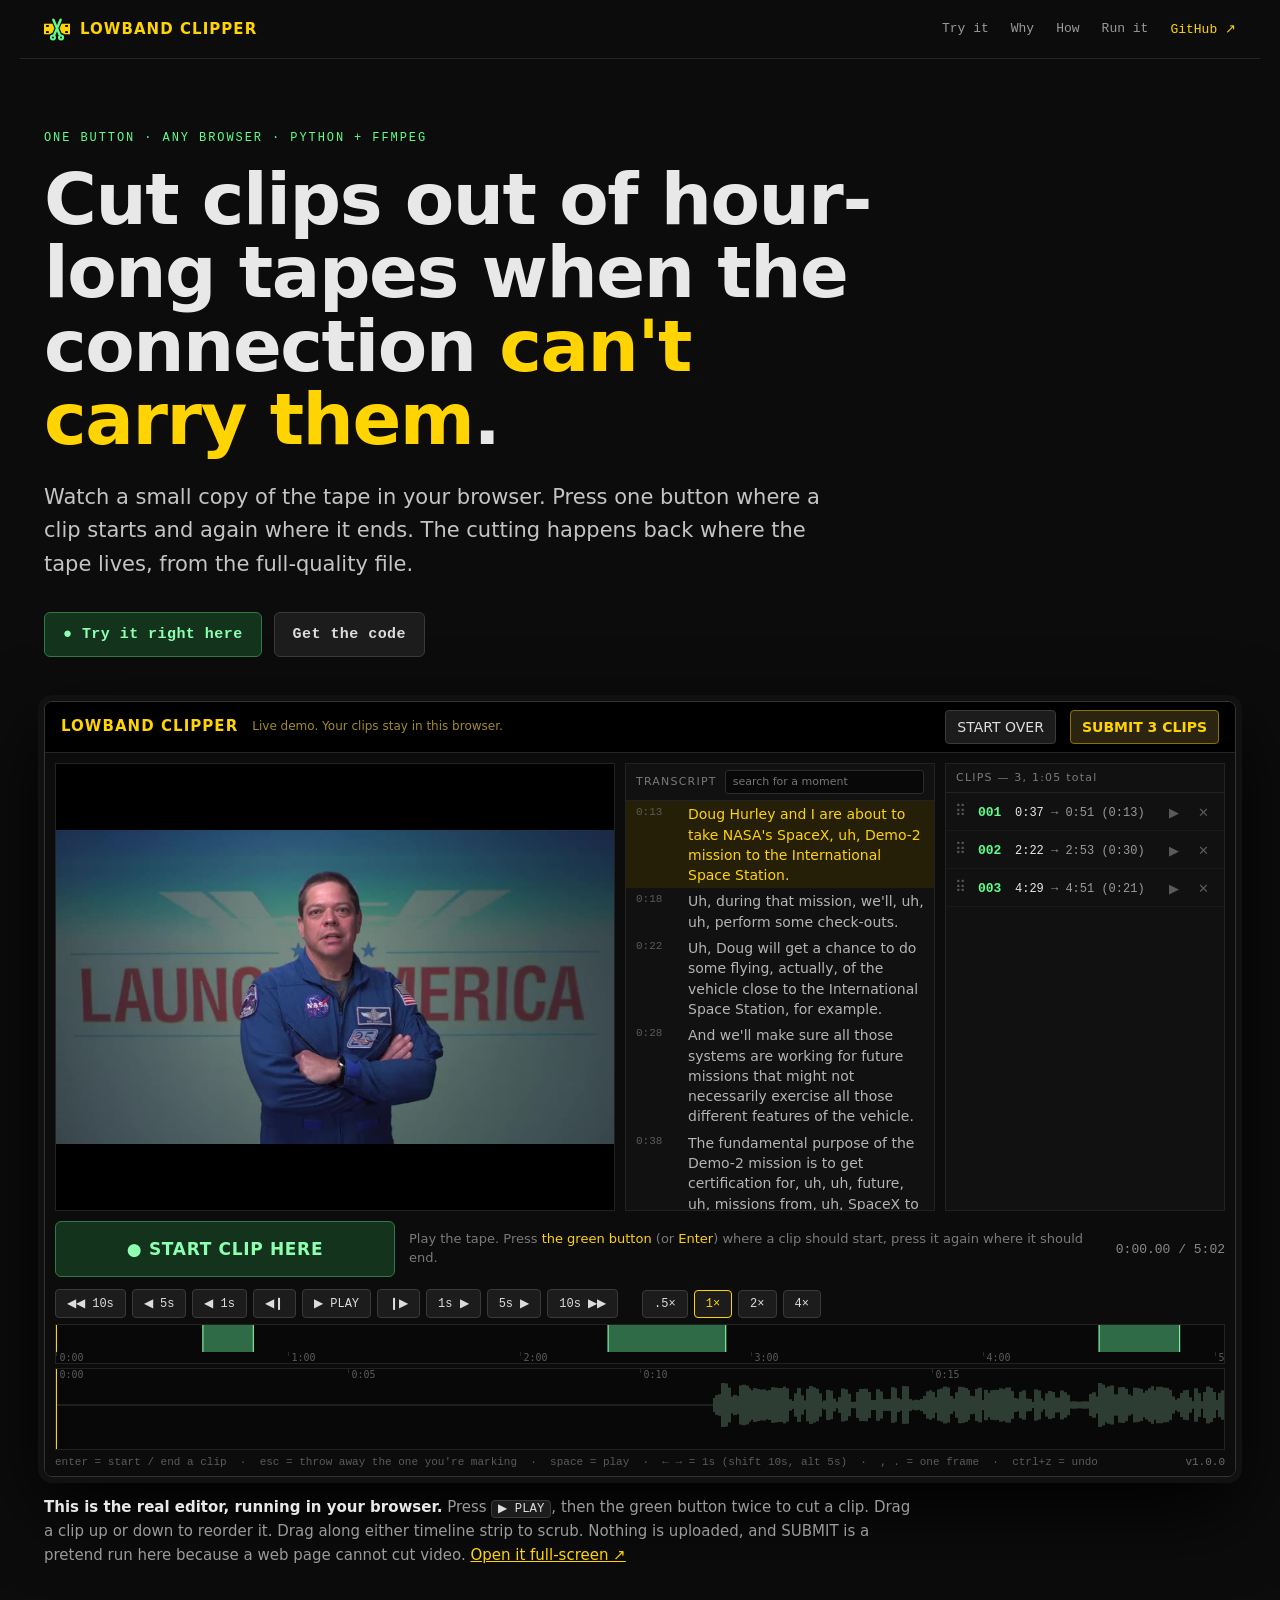
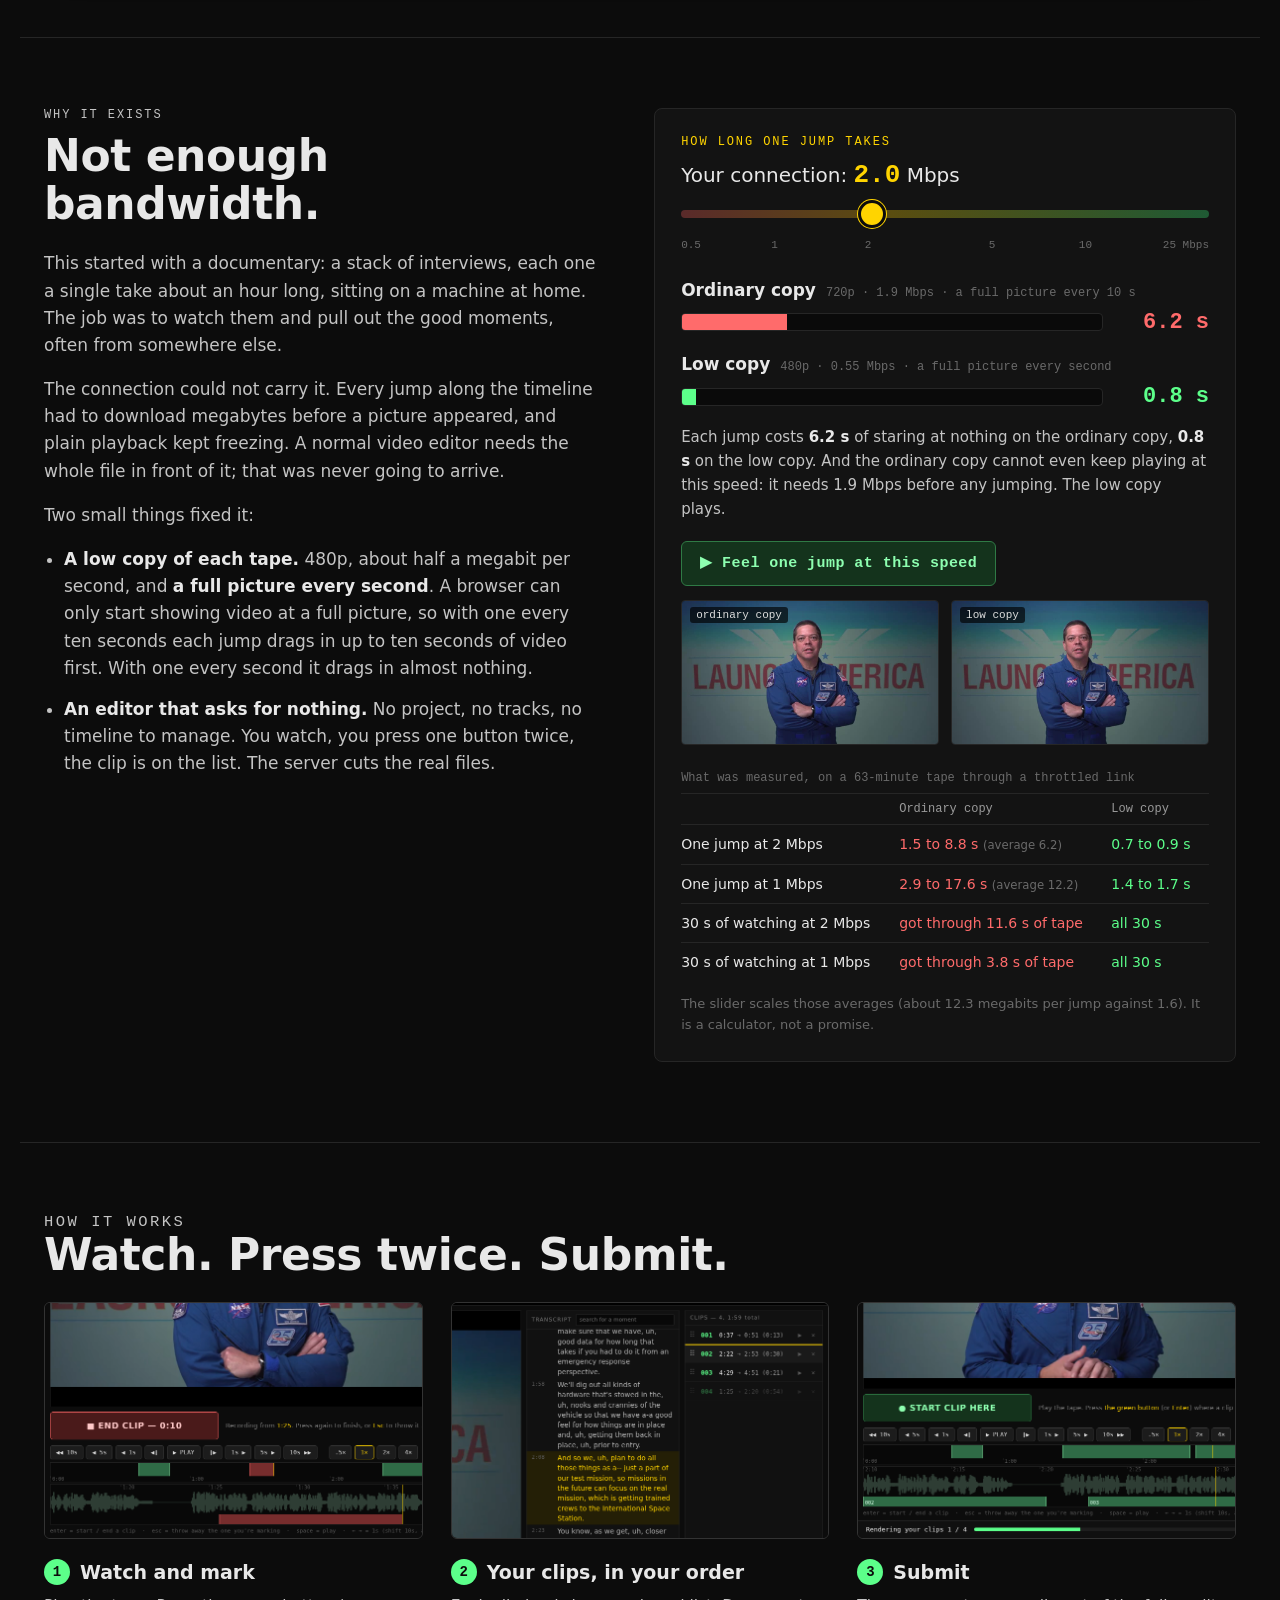
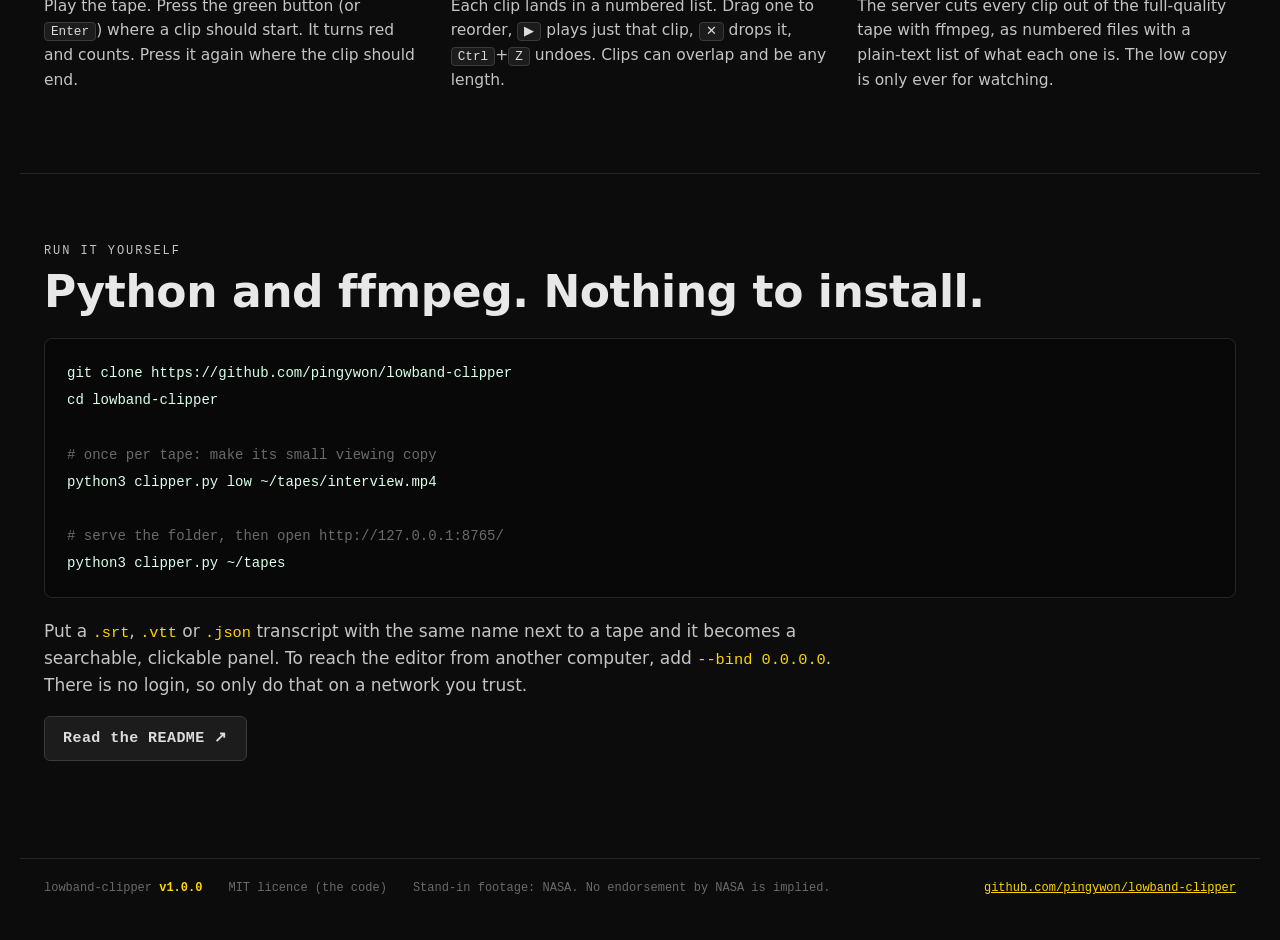
==== docs/index.html @ c3a84f51 "lowband-clipper 1.0.0 A one-button clip cutter for long tapes on a thin connection. Watch a small co" ====
<!doctype html>
<html lang="en"><head><meta charset="utf-8">
<title>lowband-clipper: cut clips from long tapes over a thin connection</title>
<meta name="viewport" content="width=device-width,initial-scale=1">
<meta name="description" content="A one-button clip cutter for hour-long tapes when there is not enough bandwidth to scrub them remotely. Watch a small copy in the browser; the cuts are made from the full-quality file.">
<link rel="icon" href="favicon.svg" type="image/svg+xml">
<link rel="stylesheet" href="site.css?v=1.0.0">
</head><body>

<header class="top">
 <a class="brand" href="./"><img src="favicon.svg" alt="" width="26" height="26"><b>LOWBAND CLIPPER</b></a>
 <nav><a href="#try">Try it</a><a href="#why">Why</a><a href="#how">How</a><a href="#run">Run it</a>
  <a class="gh" href="https://github.com/pingywon/lowband-clipper">GitHub ↗</a></nav>
</header>

<section class="hero">
 <p class="kicker">ONE BUTTON · ANY BROWSER · PYTHON + FFMPEG</p>
 <h1>Cut clips out of hour-long tapes when the connection <em>can't carry them</em>.</h1>
 <p class="lede">Watch a small copy of the tape in your browser. Press one button where a clip starts and again where it ends. The cutting happens back where the tape lives, from the full-quality file.</p>
 <p class="cta"><a class="btn go" href="#try">● Try it right here</a><a class="btn" href="https://github.com/pingywon/lowband-clipper">Get the code</a></p>
</section>

<section id="try" class="try">
 <div class="frame">
  <iframe id="demo" src="demo/" title="Live demo of the lowband-clipper editor" loading="lazy" allow="autoplay; fullscreen"></iframe>
 </div>
 <a class="poster" href="demo/"><img src="img/poster.jpg" alt="A still from the stand-in tape" width="854" height="480"><span>● Open the live editor</span></a>
 <p class="cap"><b>This is the real editor, running in your browser.</b> Press <kbd>▶ PLAY</kbd>, then the green button twice to cut a clip. Drag a clip up or down to reorder it. Drag along either timeline strip to scrub. Nothing is uploaded, and SUBMIT is a pretend run here because a web page cannot cut video.
  <a href="demo/">Open it full-screen ↗</a></p>
</section>

<section id="why" class="why">
 <div class="words">
  <p class="label">WHY IT EXISTS</p>
  <h2>Not enough bandwidth.</h2>
  <p>This started with a documentary: a stack of interviews, each one a single take about an hour long, sitting on a machine at home. The job was to watch them and pull out the good moments, often from somewhere else.</p>
  <p>The connection could not carry it. Every jump along the timeline had to download megabytes before a picture appeared, and plain playback kept freezing. A normal video editor needs the whole file in front of it; that was never going to arrive.</p>
  <p>Two small things fixed it:</p>
  <ul>
   <li><b>A low copy of each tape.</b> 480p, about half a megabit per second, and <b>a full picture every second</b>. A browser can only start showing video at a full picture, so with one every ten seconds each jump drags in up to ten seconds of video first. With one every second it drags in almost nothing.</li>
   <li><b>An editor that asks for nothing.</b> No project, no tracks, no timeline to manage. You watch, you press one button twice, the clip is on the list. The server cuts the real files.</li>
  </ul>
 </div>

 <div class="meter" id="meter">
  <p class="label">HOW LONG ONE JUMP TAKES</p>
  <label for="speed">Your connection: <output id="mbps">2.0</output> Mbps</label>
  <input id="speed" type="range" min="0" max="1000" value="354" step="1" aria-label="connection speed">
  <div class="scale"><span style="left:0">0.5</span><span style="left:17.7%">1</span><span style="left:35.4%">2</span><span style="left:58.9%">5</span><span style="left:76.6%">10</span><span style="right:0">25 Mbps</span></div>

  <div class="lane bad">
   <div class="who"><b>Ordinary copy</b><span>720p · 1.9 Mbps · a full picture every 10 s</span></div>
   <div class="track"><i id="barA"></i></div>
   <div class="num"><output id="waitA">6.2</output> s</div>
  </div>
  <div class="lane good">
   <div class="who"><b>Low copy</b><span>480p · 0.55 Mbps · a full picture every second</span></div>
   <div class="track"><i id="barB"></i></div>
   <div class="num"><output id="waitB">0.8</output> s</div>
  </div>
  <p class="verdict" id="verdict"></p>

  <button id="jump" class="btn go">▶ Feel one jump at this speed</button>
  <div class="race" id="race">
   <div class="screen shown" id="scrA"><img src="img/poster.jpg" alt=""><i></i><span>ordinary copy</span></div>
   <div class="screen shown" id="scrB"><img src="img/poster.jpg" alt=""><i></i><span>low copy</span></div>
  </div>

  <table>
   <caption>What was measured, on a 63-minute tape through a throttled link</caption>
   <tr><th></th><th>Ordinary copy</th><th>Low copy</th></tr>
   <tr><td>One jump at 2 Mbps</td><td>1.5 to 8.8 s <small>(average 6.2)</small></td><td>0.7 to 0.9 s</td></tr>
   <tr><td>One jump at 1 Mbps</td><td>2.9 to 17.6 s <small>(average 12.2)</small></td><td>1.4 to 1.7 s</td></tr>
   <tr><td>30 s of watching at 2 Mbps</td><td>got through 11.6 s of tape</td><td>all 30 s</td></tr>
   <tr><td>30 s of watching at 1 Mbps</td><td>got through 3.8 s of tape</td><td>all 30 s</td></tr>
  </table>
  <p class="fine">The slider scales those averages (about 12.3 megabits per jump against 1.6). It is a calculator, not a promise.</p>
 </div>
</section>

<section id="how" class="how">
 <p class="label">HOW IT WORKS</p>
 <h2>Watch. Press twice. Submit.</h2>
 <ol>
  <li><img src="img/step-mark.png" alt="The editor while a clip is being marked: the button is red and counts the clip's length" loading="lazy" width="760" height="475">
   <h3><span>1</span> Watch and mark</h3>
   <p>Play the tape. Press the green button (or <kbd>Enter</kbd>) where a clip should start. It turns red and counts. Press it again where the clip should end.</p></li>
  <li><img src="img/step-reorder.png" alt="A clip being dragged to a new place in the list" loading="lazy" width="760" height="475">
   <h3><span>2</span> Your clips, in your order</h3>
   <p>Each clip lands in a numbered list. Drag one to reorder, <kbd>▶</kbd> plays just that clip, <kbd>✕</kbd> drops it, <kbd>Ctrl</kbd>+<kbd>Z</kbd> undoes. Clips can overlap and be any length.</p></li>
  <li><img src="img/step-submit.png" alt="The progress bar while the clips are rendered" loading="lazy" width="760" height="475">
   <h3><span>3</span> Submit</h3>
   <p>The server cuts every clip out of the full-quality tape with ffmpeg, as numbered files with a plain-text list of what each one is. The low copy is only ever for watching.</p></li>
 </ol>
</section>

<section id="run" class="run">
 <p class="label">RUN IT YOURSELF</p>
 <h2>Python and ffmpeg. Nothing to install.</h2>
<pre><code>git clone https://github.com/pingywon/lowband-clipper
cd lowband-clipper

<i># once per tape: make its small viewing copy</i>
python3 clipper.py low ~/tapes/interview.mp4

<i># serve the folder, then open http://127.0.0.1:8765/</i>
python3 clipper.py ~/tapes</code></pre>
 <p>Put a <code>.srt</code>, <code>.vtt</code> or <code>.json</code> transcript with the same name next to a tape and it becomes a searchable, clickable panel. To reach the editor from another computer, add <code>--bind 0.0.0.0</code>. There is no login, so only do that on a network you trust.</p>
 <p><a class="btn" href="https://github.com/pingywon/lowband-clipper#readme">Read the README ↗</a></p>
</section>

<footer>
 <span>lowband-clipper <b>v1.0.0</b></span>
 <span>MIT licence (the code)</span>
 <span>Stand-in footage: NASA. No endorsement by NASA is implied.</span>
 <a href="https://github.com/pingywon/lowband-clipper">github.com/pingywon/lowband-clipper</a>
</footer>

<script src="site.js?v=1.0.0"></script>
</body></html>
---- docs/site.css ----
:root{--bg:#0c0c0c;--panel:#131313;--line:#262626;--ink:#e8e8e8;--dim:#9a9a9a;--faint:#6a6a6a;
  --yellow:#ffd400;--green:#5cff8a;--green-d:#14331c;--red:#ff6b6b;
  --mono:ui-monospace,Menlo,Consolas,"Liberation Mono",monospace}
*{box-sizing:border-box}
html{scroll-behavior:smooth}
body{margin:0;background:var(--bg);color:var(--ink);font:17px/1.6 system-ui,"Segoe UI",Roboto,Helvetica,Arial,sans-serif;overflow-x:hidden}
a{color:var(--yellow)}
img{max-width:100%;height:auto;display:block}
kbd{font:.82em var(--mono);background:#1c1c1c;border:1px solid #3a3a3a;border-radius:4px;padding:1px 6px;color:#ddd;white-space:nowrap}
code{font:.9em var(--mono);color:var(--yellow)}
section,header.top,footer{max-width:1240px;margin:0 auto;padding-left:24px;padding-right:24px}
h2{font-size:clamp(28px,4vw,44px);line-height:1.1;margin:0 0 22px;letter-spacing:-.01em}
.label{font:12px var(--mono);letter-spacing:.16em;color:var(--yellow);margin:0 0 10px}

header.top{display:flex;align-items:center;gap:20px;padding-top:16px;padding-bottom:16px;border-bottom:1px solid var(--line)}
.brand{display:flex;align-items:center;gap:10px;text-decoration:none}
.brand b{color:var(--yellow);letter-spacing:.07em;font-size:15px;white-space:nowrap}
nav{margin-left:auto;display:flex;gap:22px;font:13px var(--mono)}
nav a{color:var(--dim);text-decoration:none}
nav a:hover,nav a.gh{color:var(--yellow)}

.hero{padding-top:72px;padding-bottom:44px}
.kicker{font:12px var(--mono);letter-spacing:.16em;color:var(--green);margin:0 0 18px}
h1{font-size:clamp(34px,6vw,72px);line-height:1.02;letter-spacing:-.02em;margin:0 0 24px;max-width:17ch;font-weight:700}
h1 em{font-style:normal;color:var(--yellow)}
.lede{font-size:clamp(17px,2vw,21px);color:#c4c4c4;max-width:60ch;margin:0 0 30px}
.cta{display:flex;gap:12px;flex-wrap:wrap;margin:0}
.btn{display:inline-block;font:600 15px/1 var(--mono);letter-spacing:.03em;text-decoration:none;color:#ddd;background:#1c1c1c;
  border:1px solid #3a3a3a;border-radius:6px;padding:14px 18px;cursor:pointer}
.btn:hover{border-color:var(--yellow);color:#fff}
.btn.go{background:var(--green-d);border-color:#2f7a45;color:#8dffb0}
.btn.go:hover{background:#1a4526;border-color:var(--green);color:#bfffd2}

.try{padding-bottom:70px}
.frame{border:1px solid #333;border-radius:8px;overflow:hidden;background:#000;box-shadow:0 0 0 6px #111,0 30px 80px #000}
.frame iframe{display:block;width:100%;height:min(780px,86vh);border:0}
.poster{display:none;position:relative;border:1px solid #333;border-radius:8px;overflow:hidden;text-decoration:none}
.poster span{position:absolute;left:50%;top:50%;transform:translate(-50%,-50%);font:600 16px/1 var(--mono);white-space:nowrap;
  background:var(--green-d);border:1px solid #2f7a45;color:#8dffb0;border-radius:6px;padding:16px 20px}
.cap{color:var(--dim);font-size:15px;max-width:92ch;margin:18px 0 0}
.cap b{color:var(--ink)}

.why{display:grid;grid-template-columns:minmax(0,1fr) minmax(0,1.05fr);gap:56px;padding-top:70px;padding-bottom:80px;border-top:1px solid var(--line)}
.words p,.words li{color:#c4c4c4}
.words ul{padding-left:20px;margin:0}
.words li{margin-bottom:14px}
.words b{color:var(--ink)}

.meter{background:var(--panel);border:1px solid var(--line);border-radius:8px;padding:26px;align-self:start}
.meter label{display:block;font-size:20px;margin-bottom:6px}
.meter label output{color:var(--yellow);font:600 26px var(--mono)}
input[type=range]{-webkit-appearance:none;appearance:none;width:100%;height:34px;background:transparent;margin:0;cursor:pointer}
input[type=range]::-webkit-slider-runnable-track{height:8px;border-radius:4px;background:linear-gradient(90deg,#5a2a2a,#5a4d10 40%,#1f5a34)}
input[type=range]::-moz-range-track{height:8px;border-radius:4px;background:linear-gradient(90deg,#5a2a2a,#5a4d10 40%,#1f5a34)}
input[type=range]::-webkit-slider-thumb{-webkit-appearance:none;width:28px;height:28px;border-radius:50%;background:var(--yellow);border:3px solid #0c0c0c;margin-top:-10px;box-shadow:0 0 0 1px var(--yellow)}
input[type=range]::-moz-range-thumb{width:22px;height:22px;border-radius:50%;background:var(--yellow);border:3px solid #0c0c0c;box-shadow:0 0 0 1px var(--yellow)}
.scale{position:relative;height:16px;font:11px var(--mono);color:var(--faint);margin:0 0 22px}
.scale span{position:absolute;top:0}
.scale span[style*="%"]{transform:translateX(-50%)}

.lane{display:grid;grid-template-columns:minmax(0,1fr) 92px;gap:6px 14px;align-items:center;margin-bottom:16px}
.who{grid-column:1/-1;display:flex;gap:10px;align-items:baseline;flex-wrap:wrap}
.who span{font:12px var(--mono);color:var(--faint)}
.track{height:18px;background:#0a0a0a;border:1px solid var(--line);border-radius:4px;overflow:hidden}
.track i{display:block;height:100%;width:0;transition:width .15s}
.bad .track i{background:var(--red)} .good .track i{background:var(--green)}
.num{font:600 22px var(--mono);text-align:right;white-space:nowrap}
.bad .num{color:var(--red)} .good .num{color:var(--green)}
.verdict{font-size:15px;color:#c4c4c4;margin:4px 0 20px;min-height:3.2em}
.verdict b{color:var(--ink)}

.race{display:grid;grid-template-columns:1fr 1fr;gap:12px;margin-top:14px}
.screen{position:relative;aspect-ratio:16/9;background:#000;border:1px solid var(--line);border-radius:4px;overflow:hidden}
.screen img{width:100%;height:100%;object-fit:cover;opacity:0}
.screen.shown img{opacity:1}
.screen i{position:absolute;left:0;bottom:0;height:5px;width:0;background:var(--red);z-index:1}
#scrB i{background:var(--green)}
.screen span{position:absolute;left:8px;top:6px;font:11px var(--mono);color:#ddd;background:#000a;padding:2px 6px;border-radius:3px}
.screen::after{content:"waiting for a picture…";position:absolute;inset:0;display:flex;align-items:center;justify-content:center;font:12px var(--mono);color:var(--faint)}
.screen.shown::after{content:none}

table{width:100%;border-collapse:collapse;margin-top:26px;font-size:14px}
caption{text-align:left;font:12px var(--mono);color:var(--faint);padding-bottom:8px}
th,td{text-align:left;padding:8px 10px 8px 0;border-top:1px solid var(--line);vertical-align:top}
th{font:12px var(--mono);color:var(--dim);font-weight:400}
td:nth-child(2){color:var(--red)} td:nth-child(3){color:var(--green)}
td small{color:var(--faint)}
.fine{font-size:13px;color:var(--faint);margin:12px 0 0}

.how{padding-top:70px;padding-bottom:80px;border-top:1px solid var(--line)}
.how ol{list-style:none;margin:0;padding:0;display:grid;grid-template-columns:repeat(3,minmax(0,1fr));gap:28px}
.how img{border:1px solid #333;border-radius:6px;width:100%}
.how h3{font-size:19px;margin:18px 0 6px;display:flex;align-items:center;gap:10px}
.how h3 span{font:600 14px var(--mono);color:#0c0c0c;background:var(--green);border-radius:50%;width:26px;height:26px;display:inline-flex;align-items:center;justify-content:center;flex:none}
.how p{color:#c4c4c4;font-size:15.5px;margin:0}

.run{padding-top:70px;padding-bottom:80px;border-top:1px solid var(--line)}
.run p{color:#c4c4c4;max-width:76ch}
pre{background:#080808;border:1px solid var(--line);border-radius:8px;padding:20px 22px;overflow-x:auto;margin:0 0 20px;max-width:100%}
pre code{color:#d8ffe8;font:14px/1.7 var(--mono)}
pre i{color:var(--faint);font-style:normal}

footer{display:flex;gap:10px 26px;flex-wrap:wrap;padding-top:22px;padding-bottom:40px;border-top:1px solid var(--line);font:12px var(--mono);color:var(--faint)}
footer b{color:var(--yellow)}
footer a{margin-left:auto}

@media (max-width:900px){
  body{font-size:16px}
  section,header.top,footer{padding-left:16px;padding-right:16px}
  nav a:not(.gh){display:none}
  .hero{padding-top:44px;padding-bottom:32px}
  .frame{display:none}
  .poster{display:block}
  .try{padding-bottom:50px}
  .why{grid-template-columns:minmax(0,1fr);gap:34px;padding-top:50px;padding-bottom:56px}
  .meter{padding:18px}
  .how ol{grid-template-columns:minmax(0,1fr)}
  .how,.run{padding-top:50px;padding-bottom:56px}
  footer a{margin-left:0}
  .btn{padding:15px 18px}
}
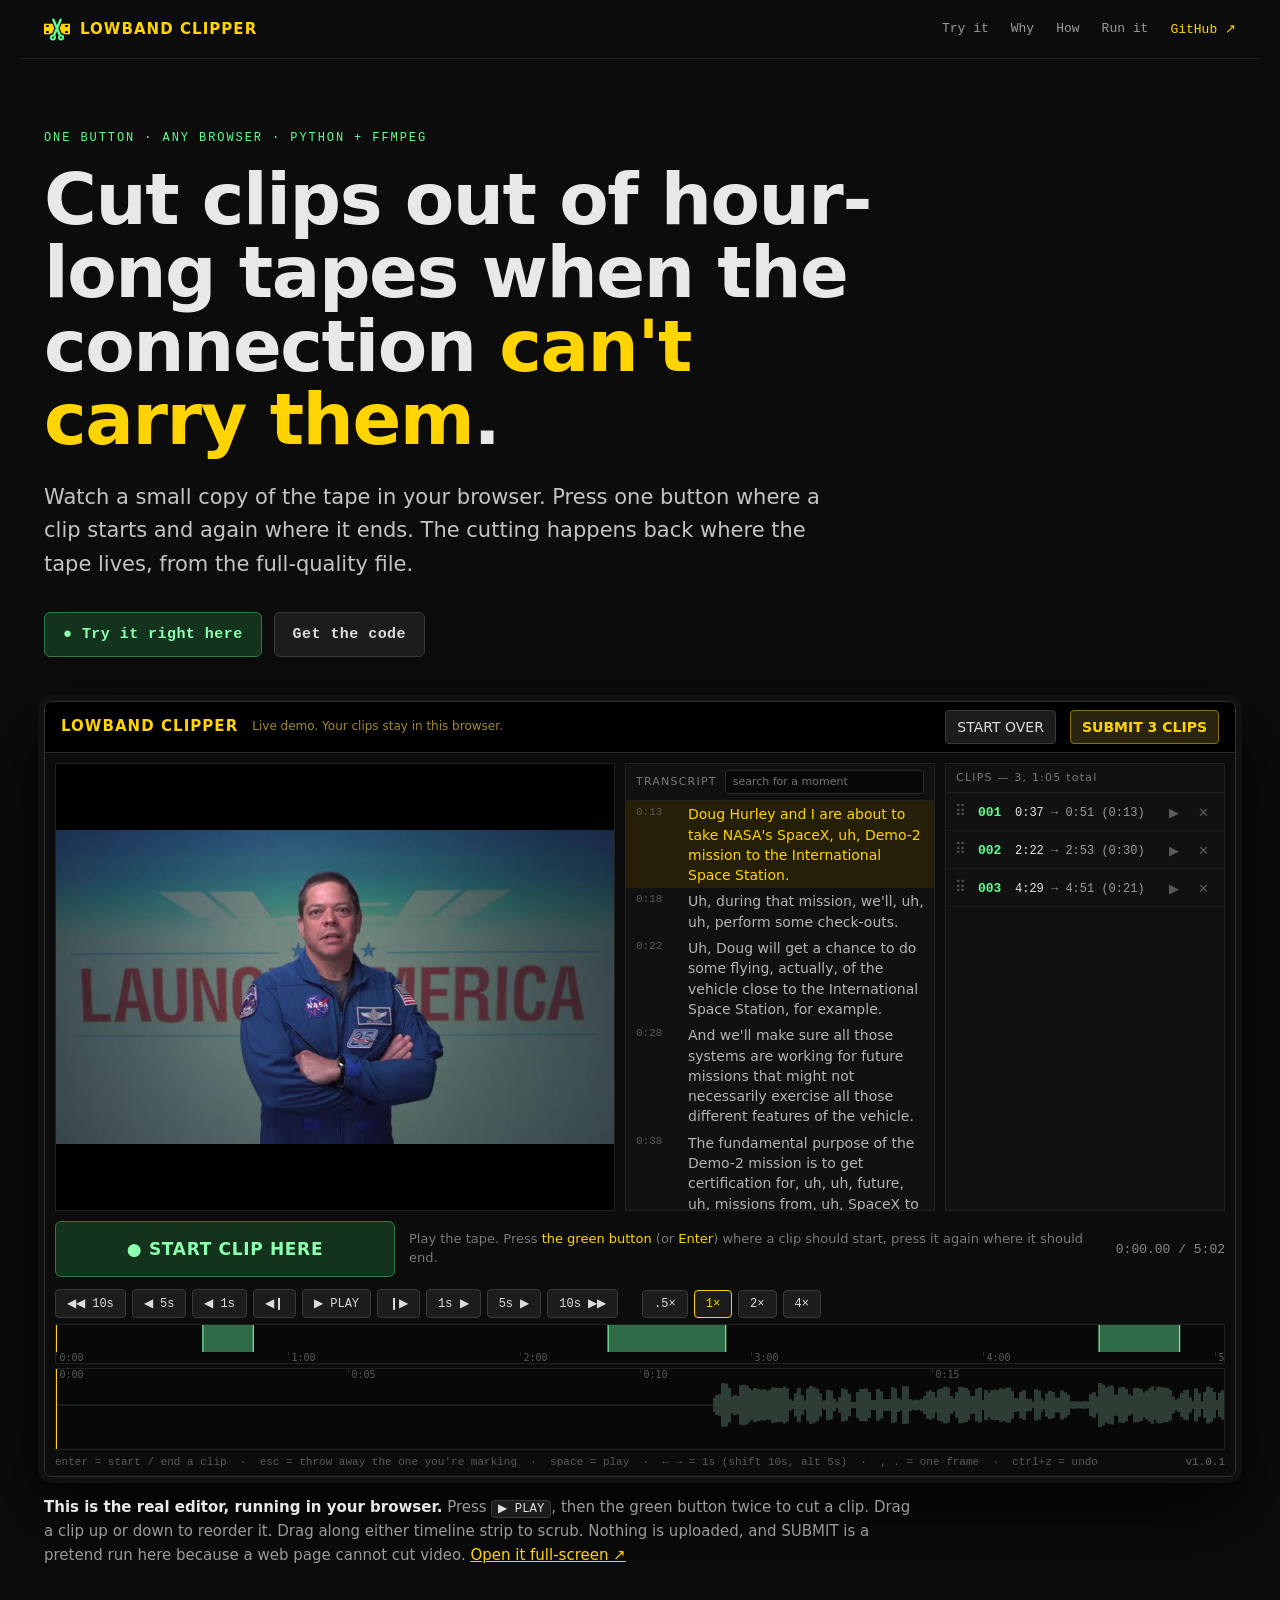
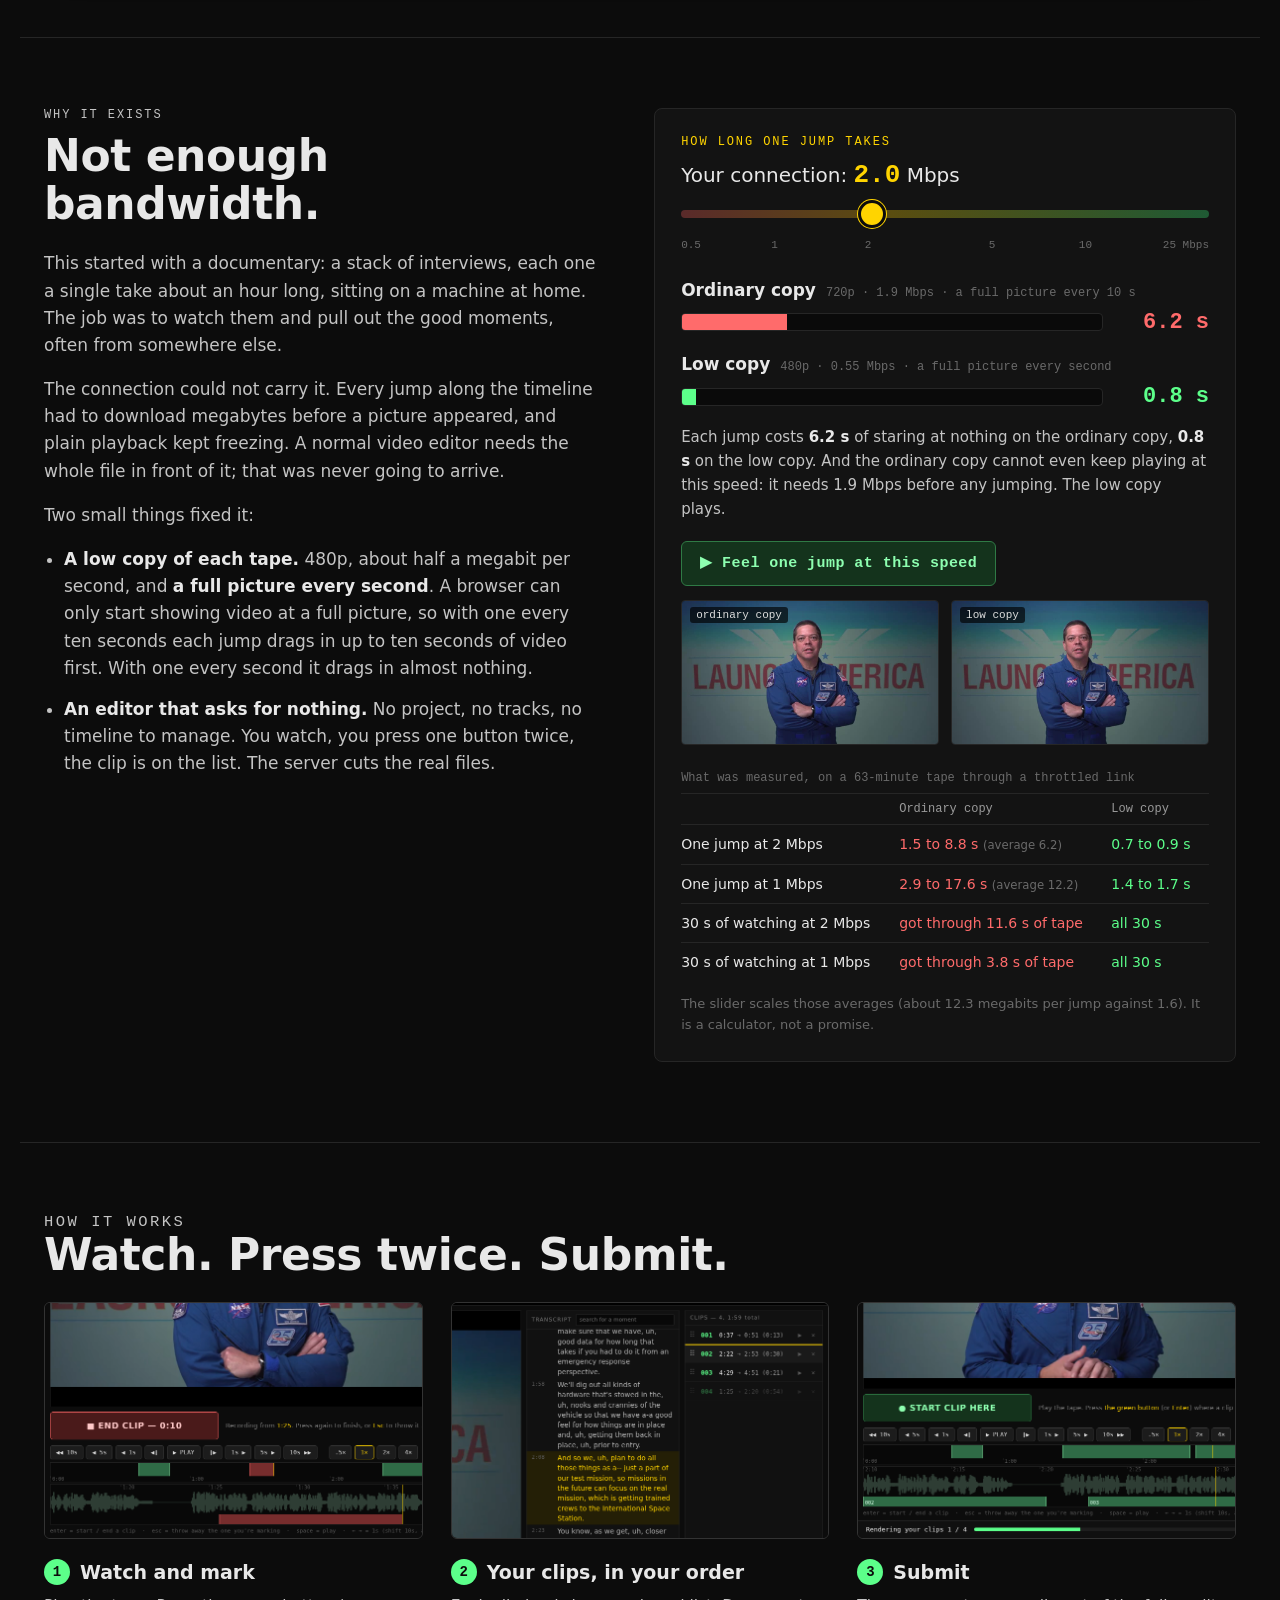
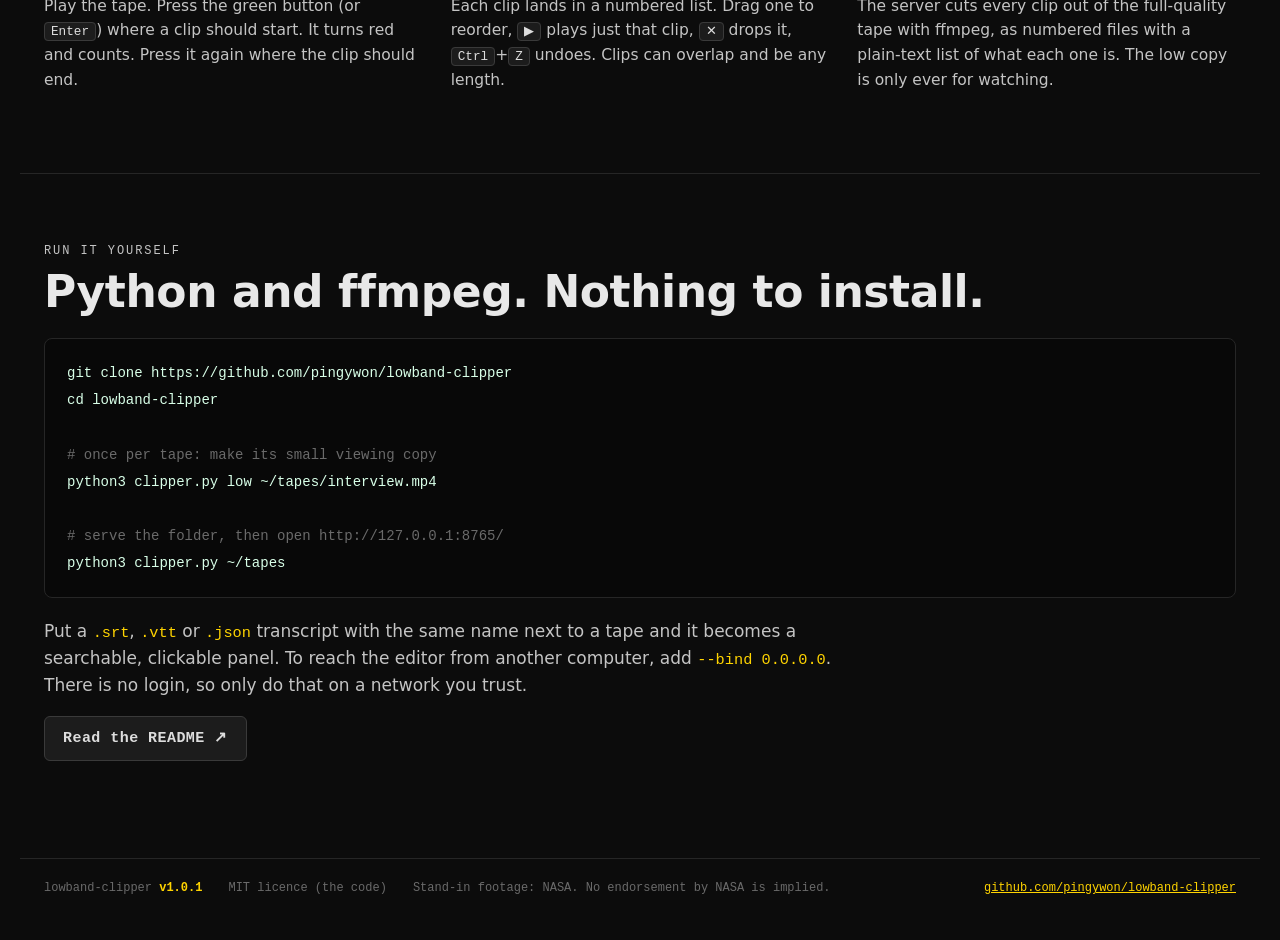
==== commit 12ac622e: "1.0.1: page links name their files The project page linked to the demo as a folder (demo/), which on" ====
--- a/docs/index.html
+++ b/docs/index.html
@@ -4,11 +4,11 @@
 <meta name="viewport" content="width=device-width,initial-scale=1">
 <meta name="description" content="A one-button clip cutter for hour-long tapes when there is not enough bandwidth to scrub them remotely. Watch a small copy in the browser; the cuts are made from the full-quality file.">
 <link rel="icon" href="favicon.svg" type="image/svg+xml">
-<link rel="stylesheet" href="site.css?v=1.0.0">
+<link rel="stylesheet" href="site.css?v=1.0.1">
 </head><body>
 
 <header class="top">
- <a class="brand" href="./"><img src="favicon.svg" alt="" width="26" height="26"><b>LOWBAND CLIPPER</b></a>
+ <a class="brand" href="index.html"><img src="favicon.svg" alt="" width="26" height="26"><b>LOWBAND CLIPPER</b></a>
  <nav><a href="#try">Try it</a><a href="#why">Why</a><a href="#how">How</a><a href="#run">Run it</a>
   <a class="gh" href="https://github.com/pingywon/lowband-clipper">GitHub ↗</a></nav>
 </header>
@@ -22,11 +22,11 @@
 
 <section id="try" class="try">
  <div class="frame">
-  <iframe id="demo" src="demo/" title="Live demo of the lowband-clipper editor" loading="lazy" allow="autoplay; fullscreen"></iframe>
+  <iframe id="demo" src="demo/index.html" title="Live demo of the lowband-clipper editor" loading="lazy" allow="autoplay; fullscreen"></iframe>
  </div>
- <a class="poster" href="demo/"><img src="img/poster.jpg" alt="A still from the stand-in tape" width="854" height="480"><span>● Open the live editor</span></a>
+ <a class="poster" href="demo/index.html"><img src="img/poster.jpg" alt="A still from the stand-in tape" width="854" height="480"><span>● Open the live editor</span></a>
  <p class="cap"><b>This is the real editor, running in your browser.</b> Press <kbd>▶ PLAY</kbd>, then the green button twice to cut a clip. Drag a clip up or down to reorder it. Drag along either timeline strip to scrub. Nothing is uploaded, and SUBMIT is a pretend run here because a web page cannot cut video.
-  <a href="demo/">Open it full-screen ↗</a></p>
+  <a href="demo/index.html">Open it full-screen ↗</a></p>
 </section>
 
 <section id="why" class="why">
@@ -110,11 +110,11 @@
 </section>
 
 <footer>
- <span>lowband-clipper <b>v1.0.0</b></span>
+ <span>lowband-clipper <b>v1.0.1</b></span>
  <span>MIT licence (the code)</span>
  <span>Stand-in footage: NASA. No endorsement by NASA is implied.</span>
  <a href="https://github.com/pingywon/lowband-clipper">github.com/pingywon/lowband-clipper</a>
 </footer>
 
-<script src="site.js?v=1.0.0"></script>
+<script src="site.js?v=1.0.1"></script>
 </body></html>
